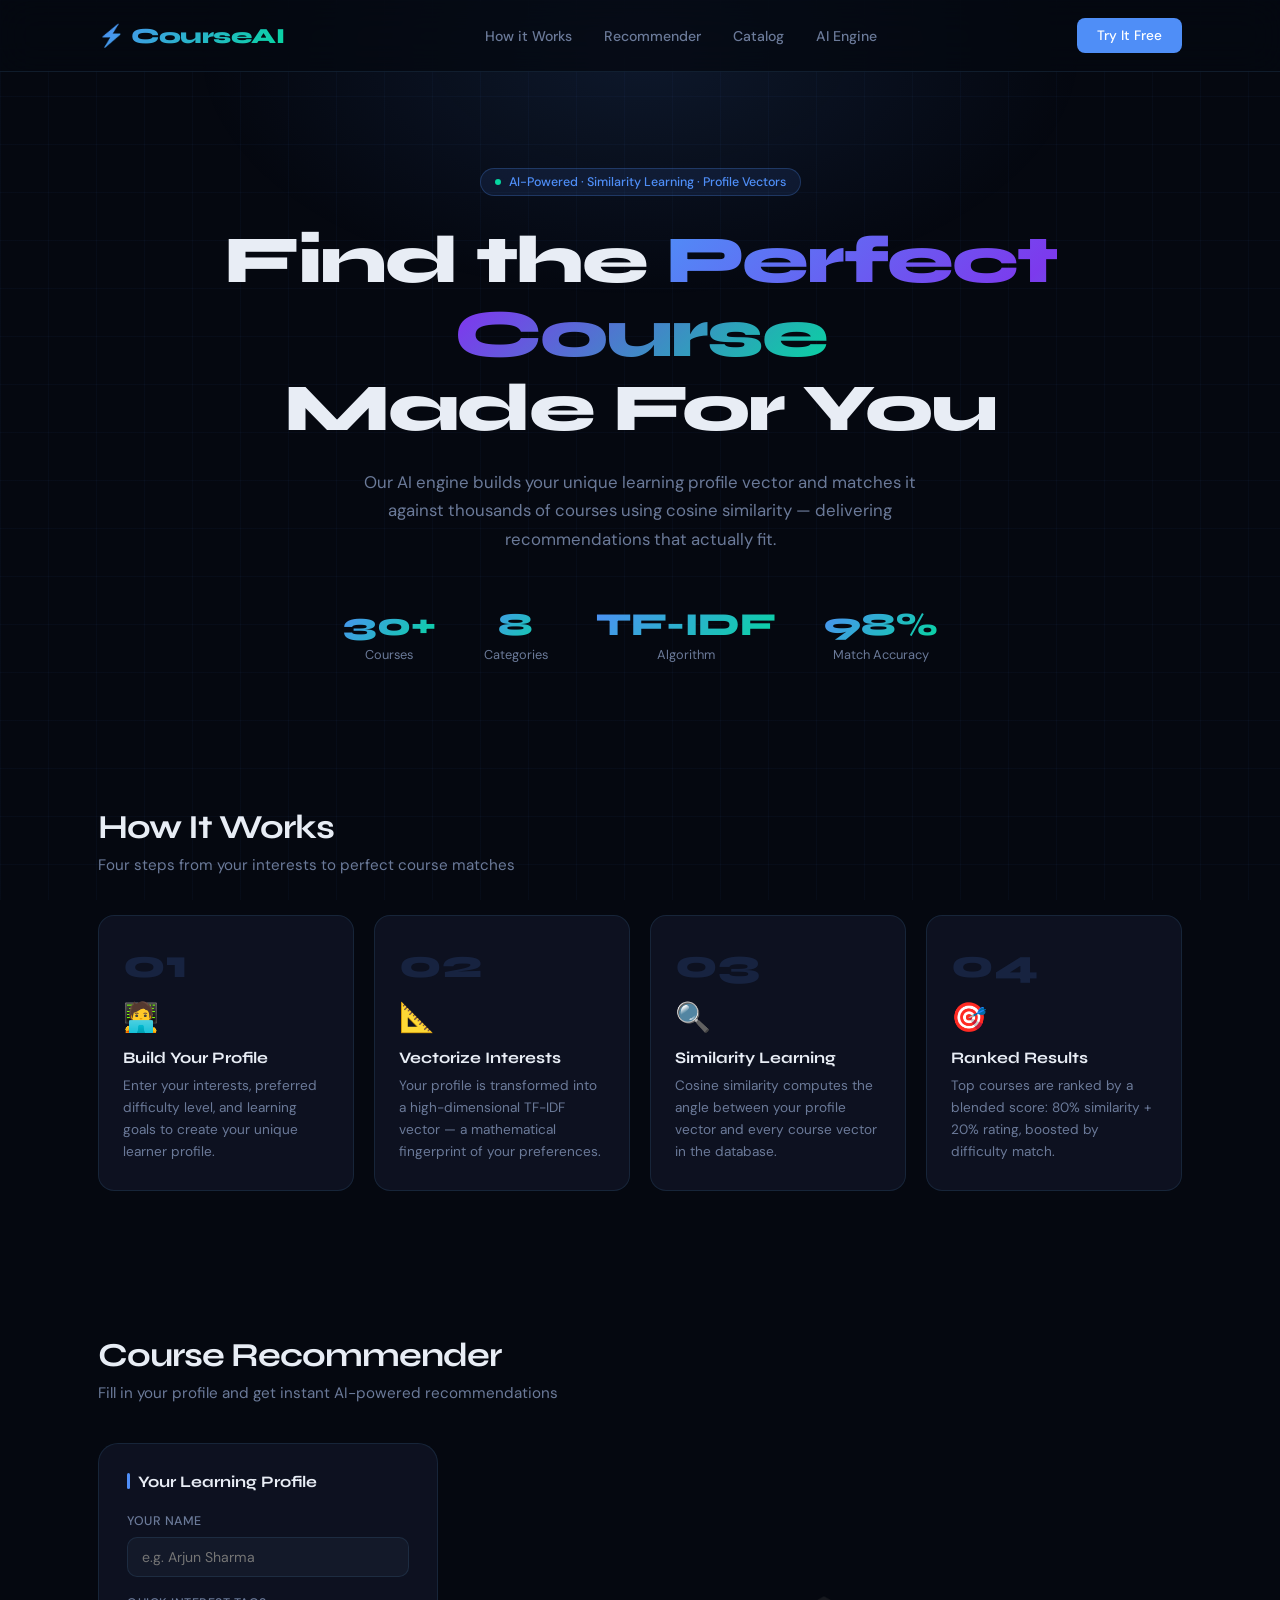
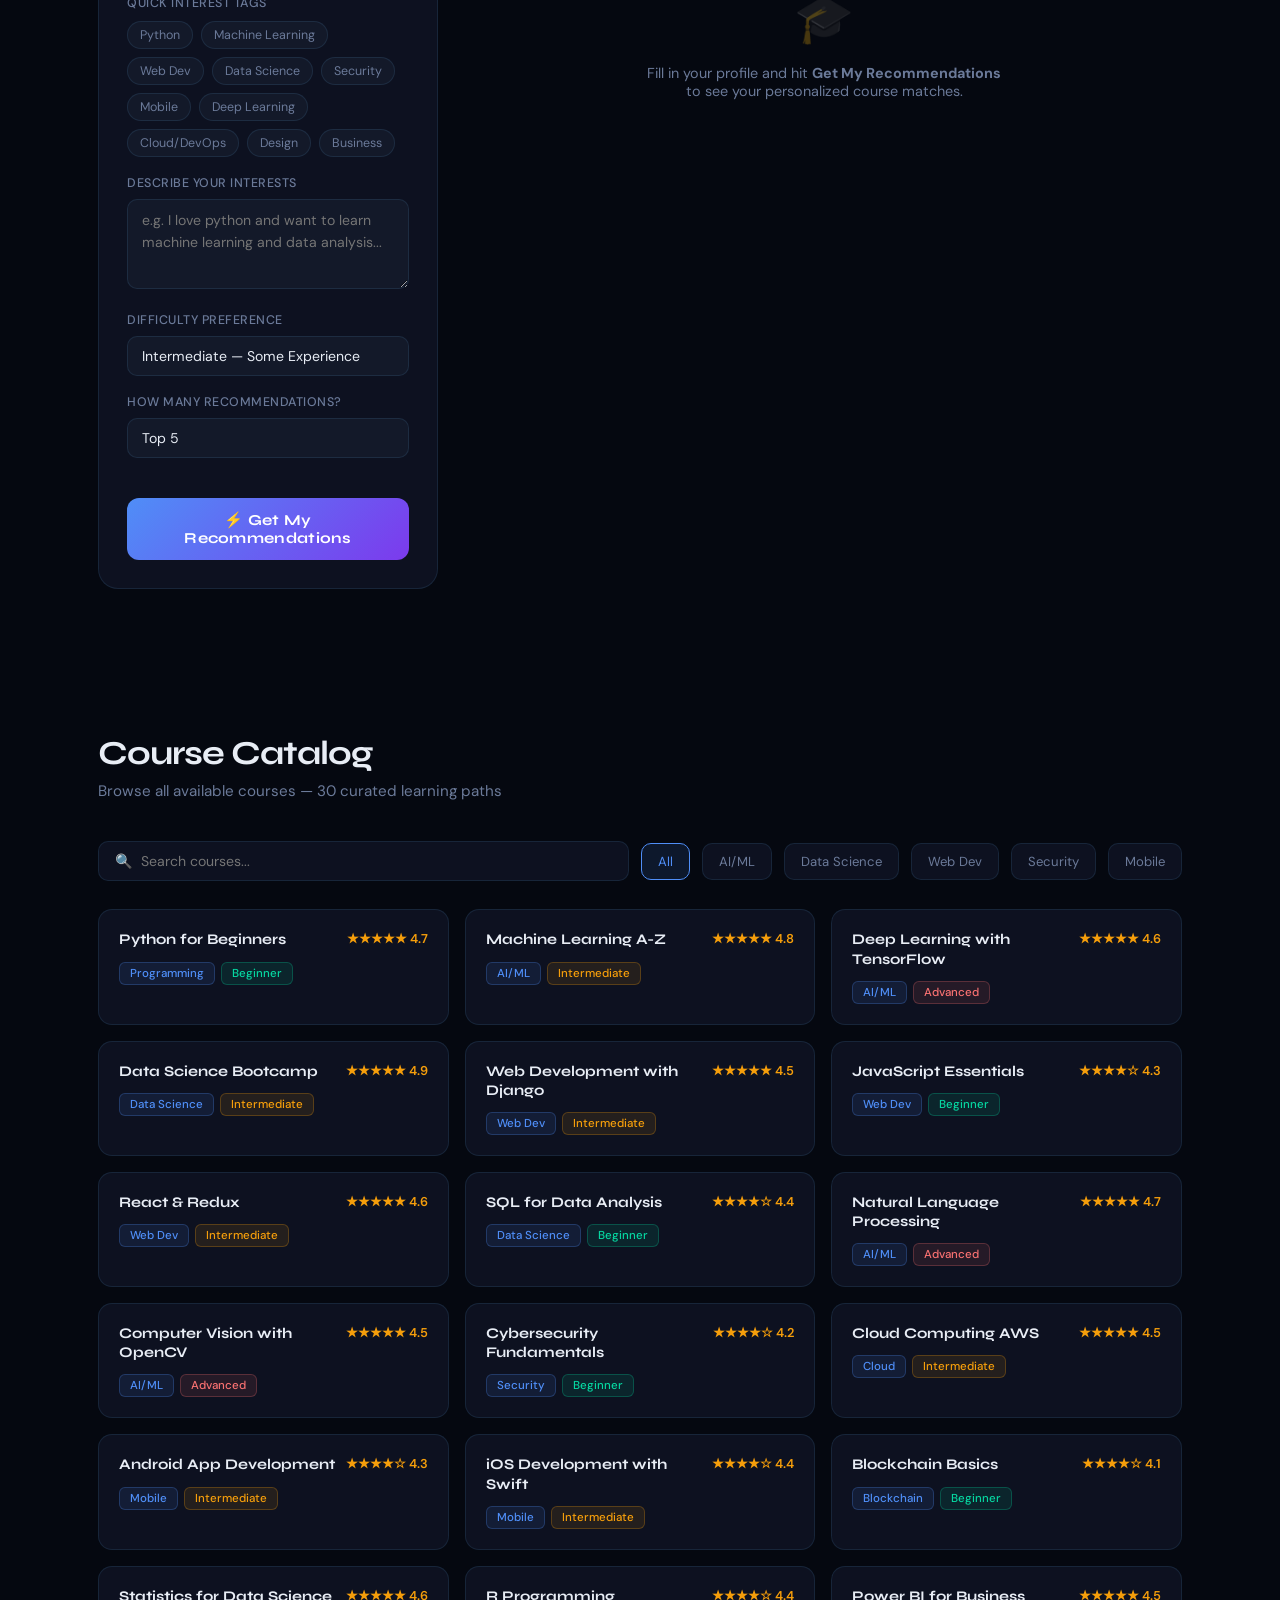
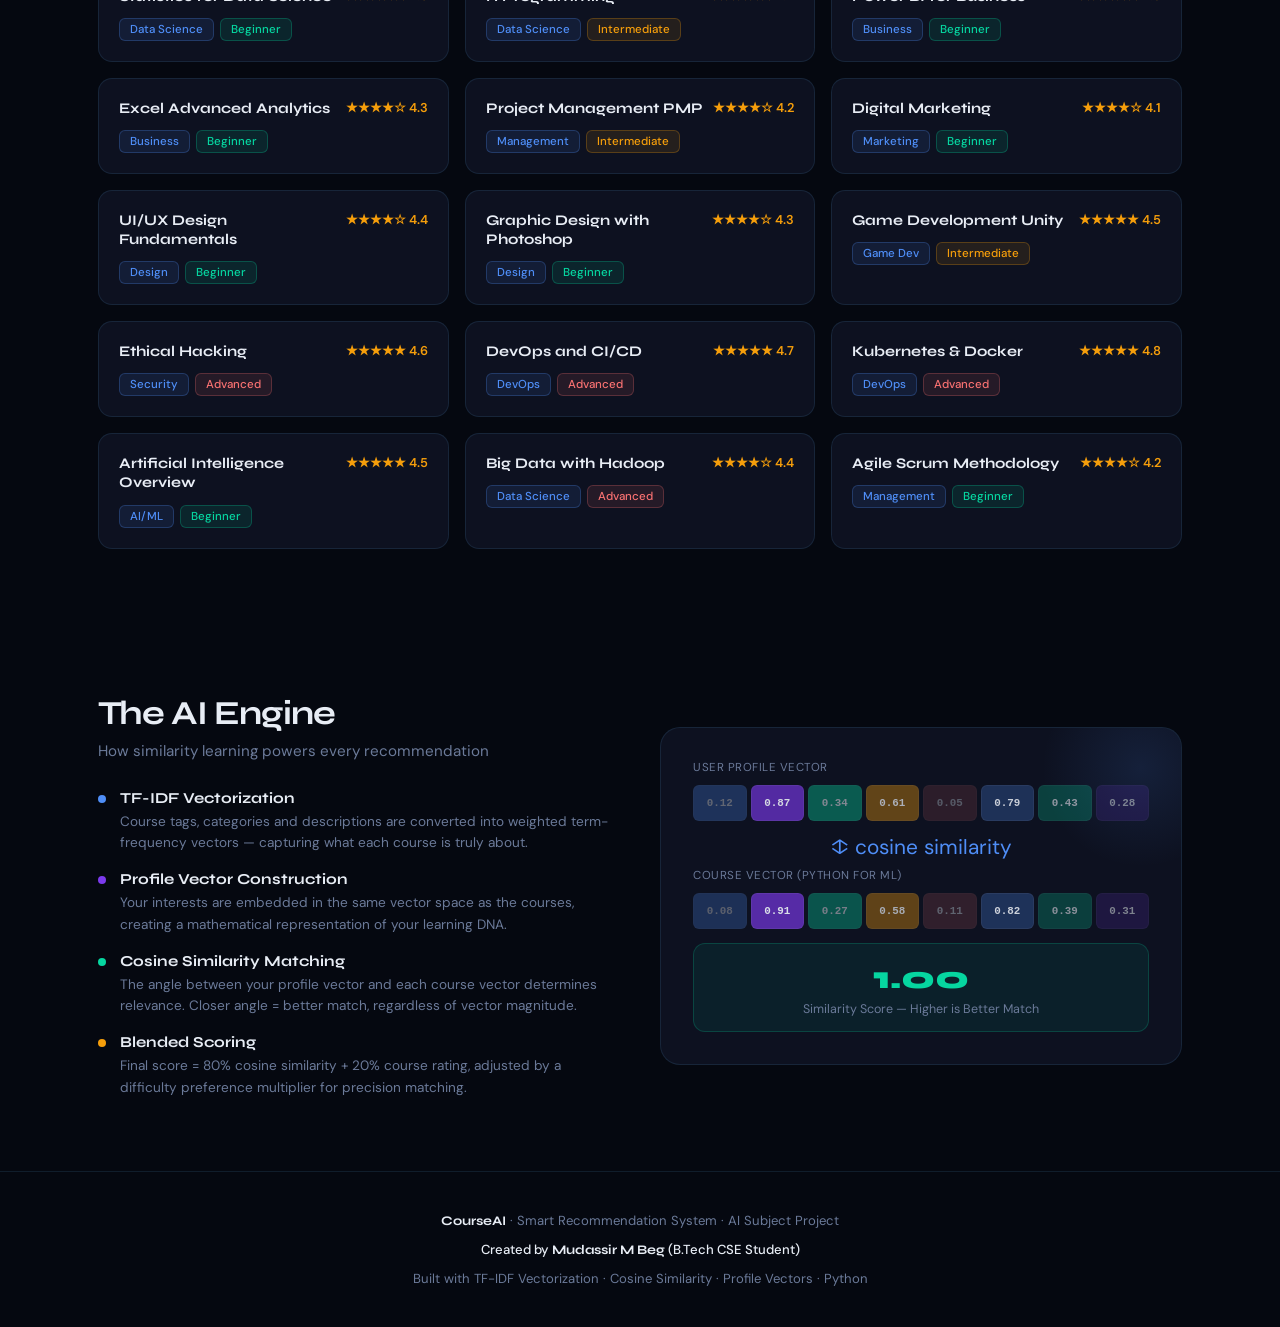
==== index.html @ 8c29ac54 "Rename smart.html to index.html for Netlify" ====
<!DOCTYPE html>
<html lang="en">

<head>
    <meta charset="UTF-8">
    <meta name="viewport" content="width=device-width, initial-scale=1.0">
    <title>CourseAI — Smart Course Recommender</title>
    <link
        href="https://fonts.googleapis.com/css2?family=Syne:wght@400;600;700;800&family=DM+Sans:ital,wght@0,300;0,400;0,500;1,300&display=swap"
        rel="stylesheet">
    <link rel="stylesheet" href="style.css">
</head>

<body>

    <div class="bg-grid"></div>
    <div class="bg-glow"></div>

    <!-- NAV -->
    <nav>
        <div class="wrap nav-inner">
            <div class="logo">⚡ CourseAI</div>
            <div class="nav-links">
                <a onclick="scrollToSection('how')">How it Works</a>
                <a onclick="scrollToSection('recommender')">Recommender</a>
                <a onclick="scrollToSection('catalog')">Catalog</a>
                <a onclick="scrollToSection('about')">AI Engine</a>
            </div>
            <button class="nav-cta" onclick="scrollToSection('recommender')">Try It Free</button>
        </div>
    </nav>

    <!-- HERO -->
    <section class="hero">
        <div class="wrap">
            <div class="hero-badge"><span></span> AI-Powered · Similarity Learning · Profile Vectors</div>
            <h1>Find the <span class="grad">Perfect Course</span><br>Made For You</h1>
            <p class="hero-sub">Our AI engine builds your unique learning profile vector and matches it against
                thousands of courses using cosine similarity — delivering recommendations that actually fit.</p>
            <div class="hero-stats">
                <div class="stat-item">
                    <div class="stat-num">30+</div>
                    <div class="stat-label">Courses</div>
                </div>
                <div class="stat-item">
                    <div class="stat-num">8</div>
                    <div class="stat-label">Categories</div>
                </div>
                <div class="stat-item">
                    <div class="stat-num">TF-IDF</div>
                    <div class="stat-label">Algorithm</div>
                </div>
                <div class="stat-item">
                    <div class="stat-num">98%</div>
                    <div class="stat-label">Match Accuracy</div>
                </div>
            </div>
        </div>
    </section>

    <!-- HOW IT WORKS -->
    <section class="how-section" id="how">
        <div class="wrap reveal">
            <div class="section-title">How It Works</div>
            <div class="section-sub">Four steps from your interests to perfect course matches</div>
            <div class="steps-grid">
                <div class="step-card">
                    <div class="step-num">01</div>
                    <div class="step-icon">🧑‍💻</div>
                    <h3>Build Your Profile</h3>
                    <p>Enter your interests, preferred difficulty level, and learning goals to create your unique
                        learner profile.</p>
                </div>
                <div class="step-card">
                    <div class="step-num">02</div>
                    <div class="step-icon">📐</div>
                    <h3>Vectorize Interests</h3>
                    <p>Your profile is transformed into a high-dimensional TF-IDF vector — a mathematical fingerprint of
                        your preferences.</p>
                </div>
                <div class="step-card">
                    <div class="step-num">03</div>
                    <div class="step-icon">🔍</div>
                    <h3>Similarity Learning</h3>
                    <p>Cosine similarity computes the angle between your profile vector and every course vector in the
                        database.</p>
                </div>
                <div class="step-card">
                    <div class="step-num">04</div>
                    <div class="step-icon">🎯</div>
                    <h3>Ranked Results</h3>
                    <p>Top courses are ranked by a blended score: 80% similarity + 20% rating, boosted by difficulty
                        match.</p>
                </div>
            </div>
        </div>
    </section>

    <!-- RECOMMENDER -->
    <section class="app-section" id="recommender">
        <div class="wrap">
            <div class="reveal">
                <div class="section-title">Course Recommender</div>
                <div class="section-sub">Fill in your profile and get instant AI-powered recommendations</div>
            </div>
            <div class="app-grid">
                <!-- Profile Panel -->
                <div class="profile-panel reveal">
                    <div class="panel-title">Your Learning Profile</div>

                    <div class="form-group">
                        <label class="form-label">Your Name</label>
                        <input type="text" class="form-input" id="userName" placeholder="e.g. Arjun Sharma">
                    </div>

                    <div class="form-group">
                        <label class="form-label">Quick Interest Tags</label>
                        <div class="interest-tags" id="interestTags">
                            <span class="int-tag" data-val="python programming">Python</span>
                            <span class="int-tag" data-val="machine learning AI">Machine Learning</span>
                            <span class="int-tag" data-val="web development javascript">Web Dev</span>
                            <span class="int-tag" data-val="data science statistics">Data Science</span>
                            <span class="int-tag" data-val="cybersecurity hacking">Security</span>
                            <span class="int-tag" data-val="mobile android ios">Mobile</span>
                            <span class="int-tag" data-val="deep learning neural networks">Deep Learning</span>
                            <span class="int-tag" data-val="cloud devops deployment">Cloud/DevOps</span>
                            <span class="int-tag" data-val="design ui ux visual">Design</span>
                            <span class="int-tag" data-val="business management excel">Business</span>
                        </div>
                    </div>

                    <div class="form-group">
                        <label class="form-label">Describe Your Interests</label>
                        <textarea class="form-textarea" id="userInterests"
                            placeholder="e.g. I love python and want to learn machine learning and data analysis..."></textarea>
                    </div>

                    <div class="form-group">
                        <label class="form-label">Difficulty Preference</label>
                        <select class="form-select" id="diffPref">
                            <option value="Beginner">Beginner — Starting Fresh</option>
                            <option value="Intermediate" selected>Intermediate — Some Experience</option>
                            <option value="Advanced">Advanced — Professional Level</option>
                        </select>
                    </div>

                    <div class="form-group">
                        <label class="form-label">How Many Recommendations?</label>
                        <select class="form-select" id="topN">
                            <option value="3">Top 3</option>
                            <option value="5" selected>Top 5</option>
                            <option value="8">Top 8</option>
                        </select>
                    </div>

                    <button class="btn-recommend" id="recBtn" onclick="recommend()">
                        <span class="btn-text">⚡ Get My Recommendations</span>
                        <span class="btn-spinner"><span class="spinner"></span> Analyzing...</span>
                    </button>
                </div>

                <!-- Results Panel -->
                <div class="results-panel" id="resultsPanel">
                    <div class="empty-state" id="emptyState">
                        <div class="empty-icon">🎓</div>
                        <p>Fill in your profile and hit <strong>Get My Recommendations</strong><br>to see your
                            personalized course matches.</p>
                    </div>
                    <div id="resultsContent" style="display:none">
                        <div class="results-header">
                            <div class="panel-title" id="resultsTitle">Your Top Courses</div>
                            <div class="results-count" id="resultsCount"></div>
                        </div>
                        <div id="courseCards"></div>
                    </div>
                </div>
            </div>
        </div>
    </section>

    <!-- CATALOG -->
    <section class="catalog-section" id="catalog">
        <div class="wrap reveal">
            <div class="section-title">Course Catalog</div>
            <div class="section-sub">Browse all available courses — 30 curated learning paths</div>
            <div class="catalog-controls">
                <input class="search-box" type="text" id="searchBox" placeholder="🔍  Search courses..."
                    oninput="filterCatalog()">
                <button class="filter-btn active" data-cat="All" onclick="setCatFilter(this)">All</button>
                <button class="filter-btn" data-cat="AI/ML" onclick="setCatFilter(this)">AI/ML</button>
                <button class="filter-btn" data-cat="Data Science" onclick="setCatFilter(this)">Data Science</button>
                <button class="filter-btn" data-cat="Web Dev" onclick="setCatFilter(this)">Web Dev</button>
                <button class="filter-btn" data-cat="Security" onclick="setCatFilter(this)">Security</button>
                <button class="filter-btn" data-cat="Mobile" onclick="setCatFilter(this)">Mobile</button>
            </div>
            <div class="catalog-grid" id="catalogGrid"></div>
        </div>
    </section>

    <!-- AI ENGINE -->
    <section class="ai-section" id="about">
        <div class="wrap">
            <div class="ai-grid">
                <div class="reveal">
                    <div class="section-title">The AI Engine</div>
                    <div class="section-sub" style="margin-bottom:28px">How similarity learning powers every
                        recommendation</div>
                    <ul class="ai-points">
                        <li class="ai-point">
                            <div class="ai-dot"></div>
                            <div>
                                <strong>TF-IDF Vectorization</strong>
                                <p>Course tags, categories and descriptions are converted into weighted term-frequency
                                    vectors — capturing what each course is truly about.</p>
                            </div>
                        </li>
                        <li class="ai-point">
                            <div class="ai-dot" style="background:var(--accent2)"></div>
                            <div>
                                <strong>Profile Vector Construction</strong>
                                <p>Your interests are embedded in the same vector space as the courses, creating a
                                    mathematical representation of your learning DNA.</p>
                            </div>
                        </li>
                        <li class="ai-point">
                            <div class="ai-dot" style="background:var(--accent3)"></div>
                            <div>
                                <strong>Cosine Similarity Matching</strong>
                                <p>The angle between your profile vector and each course vector determines relevance.
                                    Closer angle = better match, regardless of vector magnitude.</p>
                            </div>
                        </li>
                        <li class="ai-point">
                            <div class="ai-dot" style="background:var(--gold)"></div>
                            <div>
                                <strong>Blended Scoring</strong>
                                <p>Final score = 80% cosine similarity + 20% course rating, adjusted by a difficulty
                                    preference multiplier for precision matching.</p>
                            </div>
                        </li>
                    </ul>
                </div>
                <div class="reveal">
                    <div class="ai-visual">
                        <div class="vector-demo">
                            <div class="vec-label">User Profile Vector</div>
                            <div class="vec-row" id="userVec"></div>
                            <div class="vec-arrow">↕ cosine similarity</div>
                            <div class="vec-label">Course Vector (Python for ML)</div>
                            <div class="vec-row" id="courseVec"></div>
                            <div class="sim-score-display">
                                <div class="sim-val" id="simVal">0.87</div>
                                <div class="sim-desc">Similarity Score — Higher is Better Match</div>
                            </div>
                        </div>
                    </div>
                </div>
            </div>
        </div>
    </section>

    <!-- FOOTER -->
    <footer>
        <div class="wrap">
            <strong>CourseAI</strong> · Smart Recommendation System · AI Subject Project<br>
            <span style="display:block;margin: 12px 0; color:var(--text); font-weight:500">
                Created by <strong>Mudassir M Beg</strong> (B.Tech CSE Student)
            </span>
            <span style="margin-top:8px;display:block">Built with TF-IDF Vectorization · Cosine Similarity · Profile
                Vectors · Python</span>
        </div>
    </footer>

    <script src="script.js"></script>
</body>

</html>
---- style.css ----
:root {
    --bg: #050810;
    --surface: #0d1120;
    --surface2: #131929;
    --border: rgba(99, 179, 237, 0.12);
    --accent: #4f8ef7;
    --accent2: #7c3aed;
    --accent3: #06d6a0;
    --gold: #f59e0b;
    --text: #e8edf5;
    --muted: #6b7a99;
    --danger: #f87171;
}

* {
    margin: 0;
    padding: 0;
    box-sizing: border-box;
}

body {
    font-family: 'DM Sans', sans-serif;
    background: var(--bg);
    color: var(--text);
    min-height: 100vh;
    overflow-x: hidden;
}

/* ── BACKGROUND ── */
.bg-grid {
    position: fixed;
    inset: 0;
    z-index: 0;
    background-image:
        linear-gradient(rgba(79, 142, 247, 0.04) 1px, transparent 1px),
        linear-gradient(90deg, rgba(79, 142, 247, 0.04) 1px, transparent 1px);
    background-size: 48px 48px;
    pointer-events: none;
}

.bg-glow {
    position: fixed;
    top: -200px;
    left: 50%;
    transform: translateX(-50%);
    width: 900px;
    height: 500px;
    background: radial-gradient(ellipse, rgba(79, 142, 247, 0.12) 0%, transparent 70%);
    pointer-events: none;
    z-index: 0;
}

/* ── LAYOUT ── */
.wrap {
    position: relative;
    z-index: 1;
    max-width: 1140px;
    margin: 0 auto;
    padding: 0 28px;
}

/* ── NAV ── */
nav {
    position: sticky;
    top: 0;
    z-index: 100;
    backdrop-filter: blur(18px);
    background: rgba(5, 8, 16, 0.75);
    border-bottom: 1px solid var(--border);
    padding: 18px 0;
}

.nav-inner {
    display: flex;
    align-items: center;
    justify-content: space-between;
}

.logo {
    font-family: 'Syne', sans-serif;
    font-weight: 800;
    font-size: 1.35rem;
    background: linear-gradient(135deg, var(--accent), var(--accent3));
    -webkit-background-clip: text;
    -webkit-text-fill-color: transparent;
    letter-spacing: -0.5px;
}

.nav-links {
    display: flex;
    gap: 32px;
}

.nav-links a {
    color: var(--muted);
    text-decoration: none;
    font-size: 0.88rem;
    font-weight: 500;
    transition: color 0.2s;
    cursor: pointer;
}

.nav-links a:hover {
    color: var(--text);
}

.nav-cta {
    background: var(--accent);
    color: #fff;
    border: none;
    padding: 9px 20px;
    border-radius: 8px;
    font-size: 0.85rem;
    font-family: 'DM Sans', sans-serif;
    font-weight: 500;
    cursor: pointer;
    transition: opacity 0.2s;
}

.nav-cta:hover {
    opacity: 0.85;
}

/* ── HERO ── */
.hero {
    padding: 96px 0 72px;
    text-align: center;
}

.hero-badge {
    display: inline-flex;
    align-items: center;
    gap: 8px;
    background: rgba(79, 142, 247, 0.1);
    border: 1px solid rgba(79, 142, 247, 0.25);
    color: var(--accent);
    font-size: 0.78rem;
    font-weight: 500;
    padding: 5px 14px;
    border-radius: 999px;
    margin-bottom: 28px;
    animation: fadeUp 0.6s ease both;
}

.hero-badge span {
    width: 6px;
    height: 6px;
    background: var(--accent3);
    border-radius: 50%;
    display: inline-block;
    animation: pulse 2s infinite;
}

@keyframes pulse {

    0%,
    100% {
        opacity: 1;
    }

    50% {
        opacity: 0.3;
    }
}

.hero h1 {
    font-family: 'Syne', sans-serif;
    font-weight: 800;
    font-size: clamp(2.6rem, 6vw, 4.2rem);
    line-height: 1.1;
    letter-spacing: -2px;
    animation: fadeUp 0.7s ease 0.1s both;
}

.hero h1 .grad {
    background: linear-gradient(135deg, var(--accent) 0%, var(--accent2) 50%, var(--accent3) 100%);
    -webkit-background-clip: text;
    -webkit-text-fill-color: transparent;
}

.hero-sub {
    margin: 22px auto 0;
    max-width: 560px;
    font-size: 1.05rem;
    color: var(--muted);
    line-height: 1.7;
    animation: fadeUp 0.7s ease 0.2s both;
}

.hero-stats {
    display: flex;
    justify-content: center;
    gap: 48px;
    margin-top: 52px;
    animation: fadeUp 0.7s ease 0.3s both;
}

.stat-item {
    text-align: center;
}

.stat-num {
    font-family: 'Syne', sans-serif;
    font-weight: 800;
    font-size: 2rem;
    background: linear-gradient(135deg, var(--accent), var(--accent3));
    -webkit-background-clip: text;
    -webkit-text-fill-color: transparent;
}

.stat-label {
    color: var(--muted);
    font-size: 0.8rem;
    margin-top: 2px;
}

/* ── SECTION TITLES ── */
.section-title {
    font-family: 'Syne', sans-serif;
    font-weight: 700;
    font-size: clamp(1.6rem, 3vw, 2.1rem);
    letter-spacing: -1px;
    margin-bottom: 8px;
}

.section-sub {
    color: var(--muted);
    font-size: 0.95rem;
    margin-bottom: 40px;
}

/* ── HOW IT WORKS ── */
.how-section {
    padding: 72px 0;
}

.steps-grid {
    display: grid;
    grid-template-columns: repeat(auto-fit, minmax(220px, 1fr));
    gap: 20px;
}

.step-card {
    background: var(--surface);
    border: 1px solid var(--border);
    border-radius: 16px;
    padding: 28px 24px;
    transition: border-color 0.3s, transform 0.3s;
    position: relative;
    overflow: hidden;
}

.step-card::before {
    content: '';
    position: absolute;
    inset: 0;
    background: linear-gradient(135deg, rgba(79, 142, 247, 0.04), transparent);
    opacity: 0;
    transition: opacity 0.3s;
}

.step-card:hover {
    border-color: rgba(79, 142, 247, 0.4);
    transform: translateY(-4px);
}

.step-card:hover::before {
    opacity: 1;
}

.step-num {
    font-family: 'Syne', sans-serif;
    font-weight: 800;
    font-size: 2.5rem;
    color: rgba(79, 142, 247, 0.15);
    line-height: 1;
    margin-bottom: 14px;
}

.step-icon {
    font-size: 1.8rem;
    margin-bottom: 12px;
}

.step-card h3 {
    font-family: 'Syne', sans-serif;
    font-weight: 700;
    font-size: 1rem;
    margin-bottom: 8px;
}

.step-card p {
    color: var(--muted);
    font-size: 0.85rem;
    line-height: 1.6;
}

/* ── RECOMMENDER APP ── */
.app-section {
    padding: 72px 0;
}

.app-grid {
    display: grid;
    grid-template-columns: 340px 1fr;
    gap: 28px;
}

@media(max-width:820px) {
    .app-grid {
        grid-template-columns: 1fr;
    }
}

/* Profile Panel */
.profile-panel {
    background: var(--surface);
    border: 1px solid var(--border);
    border-radius: 20px;
    padding: 28px;
    height: fit-content;
    position: sticky;
    top: 90px;
}

.panel-title {
    font-family: 'Syne', sans-serif;
    font-weight: 700;
    font-size: 1rem;
    margin-bottom: 22px;
    display: flex;
    align-items: center;
    gap: 8px;
}

.panel-title::before {
    content: '';
    width: 3px;
    height: 16px;
    background: var(--accent);
    border-radius: 2px;
    display: inline-block;
}

.form-group {
    margin-bottom: 18px;
}

.form-label {
    font-size: 0.78rem;
    font-weight: 500;
    color: var(--muted);
    letter-spacing: 0.5px;
    text-transform: uppercase;
    margin-bottom: 8px;
    display: block;
}

.form-input,
.form-select,
.form-textarea {
    width: 100%;
    background: var(--surface2);
    border: 1px solid var(--border);
    color: var(--text);
    border-radius: 10px;
    padding: 10px 14px;
    font-family: 'DM Sans', sans-serif;
    font-size: 0.88rem;
    transition: border-color 0.2s;
    outline: none;
}

.form-input:focus,
.form-select:focus,
.form-textarea:focus {
    border-color: var(--accent);
}

.form-select {
    appearance: none;
    cursor: pointer;
}

.form-textarea {
    resize: vertical;
    min-height: 90px;
    line-height: 1.5;
}

.interest-tags {
    display: flex;
    flex-wrap: wrap;
    gap: 8px;
    margin-top: 10px;
}

.int-tag {
    padding: 5px 12px;
    border-radius: 999px;
    font-size: 0.78rem;
    cursor: pointer;
    border: 1px solid var(--border);
    background: var(--surface2);
    color: var(--muted);
    transition: all 0.2s;
    user-select: none;
}

.int-tag.active {
    background: rgba(79, 142, 247, 0.15);
    border-color: var(--accent);
    color: var(--accent);
}

.btn-recommend {
    width: 100%;
    margin-top: 22px;
    background: linear-gradient(135deg, var(--accent), var(--accent2));
    color: #fff;
    border: none;
    border-radius: 12px;
    padding: 13px;
    font-family: 'Syne', sans-serif;
    font-weight: 700;
    font-size: 0.95rem;
    cursor: pointer;
    letter-spacing: 0.3px;
    transition: opacity 0.2s, transform 0.2s;
    position: relative;
    overflow: hidden;
}

.btn-recommend:hover {
    opacity: 0.9;
    transform: translateY(-1px);
}

.btn-recommend:active {
    transform: translateY(0);
}

.btn-recommend.loading {
    pointer-events: none;
}

.btn-spinner {
    display: none;
}

.btn-recommend.loading .btn-spinner {
    display: inline-block;
}

.btn-recommend.loading .btn-text {
    display: none;
}

/* Results Panel */
.results-panel {
    min-height: 400px;
}

.results-header {
    display: flex;
    align-items: center;
    justify-content: space-between;
    margin-bottom: 20px;
}

.results-count {
    background: rgba(6, 214, 160, 0.1);
    border: 1px solid rgba(6, 214, 160, 0.2);
    color: var(--accent3);
    font-size: 0.78rem;
    font-weight: 500;
    padding: 4px 12px;
    border-radius: 999px;
}

.empty-state {
    display: flex;
    flex-direction: column;
    align-items: center;
    justify-content: center;
    min-height: 400px;
    text-align: center;
    gap: 14px;
}

.empty-icon {
    font-size: 3rem;
    opacity: 0.3;
}

.empty-state p {
    color: var(--muted);
    font-size: 0.9rem;
}

.course-card {
    background: var(--surface);
    border: 1px solid var(--border);
    border-radius: 16px;
    padding: 22px 24px;
    margin-bottom: 14px;
    display: grid;
    grid-template-columns: auto 1fr auto;
    gap: 16px;
    align-items: start;
    animation: fadeUp 0.4s ease both;
    transition: border-color 0.3s, transform 0.3s;
    cursor: pointer;
}

.course-card:hover {
    border-color: rgba(79, 142, 247, 0.35);
    transform: translateX(4px);
}

.course-rank {
    font-family: 'Syne', sans-serif;
    font-weight: 800;
    font-size: 1.5rem;
    color: rgba(79, 142, 247, 0.2);
    line-height: 1;
    min-width: 28px;
}

.course-card.rank-1 .course-rank {
    color: var(--gold);
}

.course-card.rank-2 .course-rank {
    color: #9ca3af;
}

.course-card.rank-3 .course-rank {
    color: #b45309;
}

.course-info h3 {
    font-family: 'Syne', sans-serif;
    font-weight: 700;
    font-size: 1rem;
    margin-bottom: 8px;
}

.course-meta {
    display: flex;
    flex-wrap: wrap;
    gap: 8px;
}

.tag {
    font-size: 0.72rem;
    font-weight: 500;
    padding: 3px 10px;
    border-radius: 6px;
    border: 1px solid;
}

.tag-category {
    background: rgba(79, 142, 247, 0.1);
    border-color: rgba(79, 142, 247, 0.25);
    color: var(--accent);
}

.tag-beginner {
    background: rgba(6, 214, 160, 0.1);
    border-color: rgba(6, 214, 160, 0.25);
    color: var(--accent3);
}

.tag-intermediate {
    background: rgba(245, 158, 11, 0.1);
    border-color: rgba(245, 158, 11, 0.25);
    color: var(--gold);
}

.tag-advanced {
    background: rgba(248, 113, 113, 0.1);
    border-color: rgba(248, 113, 113, 0.25);
    color: var(--danger);
}

.course-score-wrap {
    text-align: right;
}

.match-score {
    font-family: 'Syne', sans-serif;
    font-weight: 800;
    font-size: 1.3rem;
    color: var(--accent3);
}

.match-label {
    font-size: 0.68rem;
    color: var(--muted);
}

.star-row {
    color: var(--gold);
    font-size: 0.78rem;
    margin-top: 4px;
}

.score-bar-wrap {
    margin-top: 10px;
}

.score-bar {
    height: 3px;
    background: rgba(79, 142, 247, 0.12);
    border-radius: 999px;
    overflow: hidden;
}

.score-fill {
    height: 100%;
    border-radius: 999px;
    background: linear-gradient(90deg, var(--accent), var(--accent3));
    transition: width 0.8s cubic-bezier(0.16, 1, 0.3, 1);
}

/* ── COURSES CATALOG ── */
.catalog-section {
    padding: 72px 0;
}

.catalog-controls {
    display: flex;
    gap: 12px;
    flex-wrap: wrap;
    margin-bottom: 28px;
    align-items: center;
}

.search-box {
    flex: 1;
    min-width: 220px;
    background: var(--surface);
    border: 1px solid var(--border);
    border-radius: 10px;
    padding: 10px 16px;
    color: var(--text);
    font-family: 'DM Sans', sans-serif;
    font-size: 0.88rem;
    outline: none;
    transition: border-color 0.2s;
}

.search-box:focus {
    border-color: var(--accent);
}

.filter-btn {
    padding: 9px 16px;
    border-radius: 10px;
    background: var(--surface);
    border: 1px solid var(--border);
    color: var(--muted);
    font-family: 'DM Sans', sans-serif;
    font-size: 0.82rem;
    cursor: pointer;
    transition: all 0.2s;
    white-space: nowrap;
}

.filter-btn.active {
    background: rgba(79, 142, 247, 0.12);
    border-color: var(--accent);
    color: var(--accent);
}

.catalog-grid {
    display: grid;
    grid-template-columns: repeat(auto-fill, minmax(280px, 1fr));
    gap: 16px;
}

.cat-card {
    background: var(--surface);
    border: 1px solid var(--border);
    border-radius: 14px;
    padding: 20px;
    transition: border-color 0.3s, transform 0.3s;
}

.cat-card:hover {
    border-color: rgba(79, 142, 247, 0.35);
    transform: translateY(-3px);
}

.cat-card-top {
    display: flex;
    justify-content: space-between;
    align-items: flex-start;
    margin-bottom: 12px;
}

.cat-card h4 {
    font-family: 'Syne', sans-serif;
    font-weight: 700;
    font-size: 0.92rem;
    line-height: 1.3;
    flex: 1;
    padding-right: 10px;
}

.cat-rating {
    display: flex;
    align-items: center;
    gap: 4px;
    color: var(--gold);
    font-size: 0.8rem;
    font-weight: 600;
    white-space: nowrap;
}

.cat-card-meta {
    display: flex;
    gap: 6px;
    flex-wrap: wrap;
}

/* ── ABOUT AI ── */
.ai-section {
    padding: 72px 0;
}

.ai-grid {
    display: grid;
    grid-template-columns: 1fr 1fr;
    gap: 40px;
    align-items: center;
}

@media(max-width:720px) {
    .ai-grid {
        grid-template-columns: 1fr;
    }
}

.ai-visual {
    background: var(--surface);
    border: 1px solid var(--border);
    border-radius: 20px;
    padding: 32px;
    position: relative;
    overflow: hidden;
}

.ai-visual::before {
    content: '';
    position: absolute;
    top: -60px;
    right: -60px;
    width: 200px;
    height: 200px;
    background: radial-gradient(circle, rgba(79, 142, 247, 0.12), transparent 70%);
}

.vector-demo {
    position: relative;
}

.vec-label {
    font-size: 0.72rem;
    color: var(--muted);
    margin-bottom: 10px;
    letter-spacing: 0.5px;
    text-transform: uppercase;
}

.vec-row {
    display: flex;
    gap: 4px;
    margin-bottom: 12px;
}

.vec-cell {
    flex: 1;
    height: 36px;
    border-radius: 6px;
    display: flex;
    align-items: center;
    justify-content: center;
    font-size: 0.68rem;
    font-family: monospace;
    font-weight: 700;
    border: 1px solid rgba(255, 255, 255, 0.06);
    transition: background 0.5s;
}

.vec-arrow {
    text-align: center;
    color: var(--accent);
    font-size: 1.3rem;
    margin: 8px 0;
}

.sim-score-display {
    background: rgba(6, 214, 160, 0.08);
    border: 1px solid rgba(6, 214, 160, 0.2);
    border-radius: 12px;
    padding: 14px;
    text-align: center;
    margin-top: 14px;
}

.sim-val {
    font-family: 'Syne', sans-serif;
    font-weight: 800;
    font-size: 2rem;
    color: var(--accent3);
}

.sim-desc {
    font-size: 0.78rem;
    color: var(--muted);
    margin-top: 4px;
}

.ai-points {
    list-style: none;
    display: flex;
    flex-direction: column;
    gap: 16px;
}

.ai-point {
    display: flex;
    gap: 14px;
    align-items: flex-start;
}

.ai-dot {
    width: 8px;
    height: 8px;
    border-radius: 50%;
    background: var(--accent);
    margin-top: 6px;
    flex-shrink: 0;
}

.ai-point strong {
    font-family: 'Syne', sans-serif;
    display: block;
    margin-bottom: 4px;
    font-size: 0.95rem;
}

.ai-point p {
    color: var(--muted);
    font-size: 0.85rem;
    line-height: 1.6;
}

/* ── FOOTER ── */
footer {
    border-top: 1px solid var(--border);
    padding: 40px 0;
    text-align: center;
    color: var(--muted);
    font-size: 0.82rem;
}

footer strong {
    color: var(--text);
    font-family: 'Syne', sans-serif;
}

/* ── ANIMATIONS ── */
@keyframes fadeUp {
    from {
        opacity: 0;
        transform: translateY(20px);
    }

    to {
        opacity: 1;
        transform: translateY(0);
    }
}

.animate-in {
    animation: fadeUp 0.5s ease both;
}

.spinner {
    width: 16px;
    height: 16px;
    border: 2px solid rgba(255, 255, 255, 0.3);
    border-top-color: #fff;
    border-radius: 50%;
    animation: spin 0.7s linear infinite;
    display: inline-block;
    vertical-align: middle;
}

@keyframes spin {
    to {
        transform: rotate(360deg);
    }
}

/* ── RESPONSIVE ── */
@media(max-width:600px) {
    .hero-stats {
        gap: 28px;
    }

    .stat-num {
        font-size: 1.5rem;
    }

    .nav-links {
        display: none;
    }
}

/* ── SCROLL-BASED REVEAL ── */
.reveal {
    opacity: 0;
    transform: translateY(24px);
    transition: opacity 0.6s ease, transform 0.6s ease;
}

.reveal.visible {
    opacity: 1;
    transform: none;
}
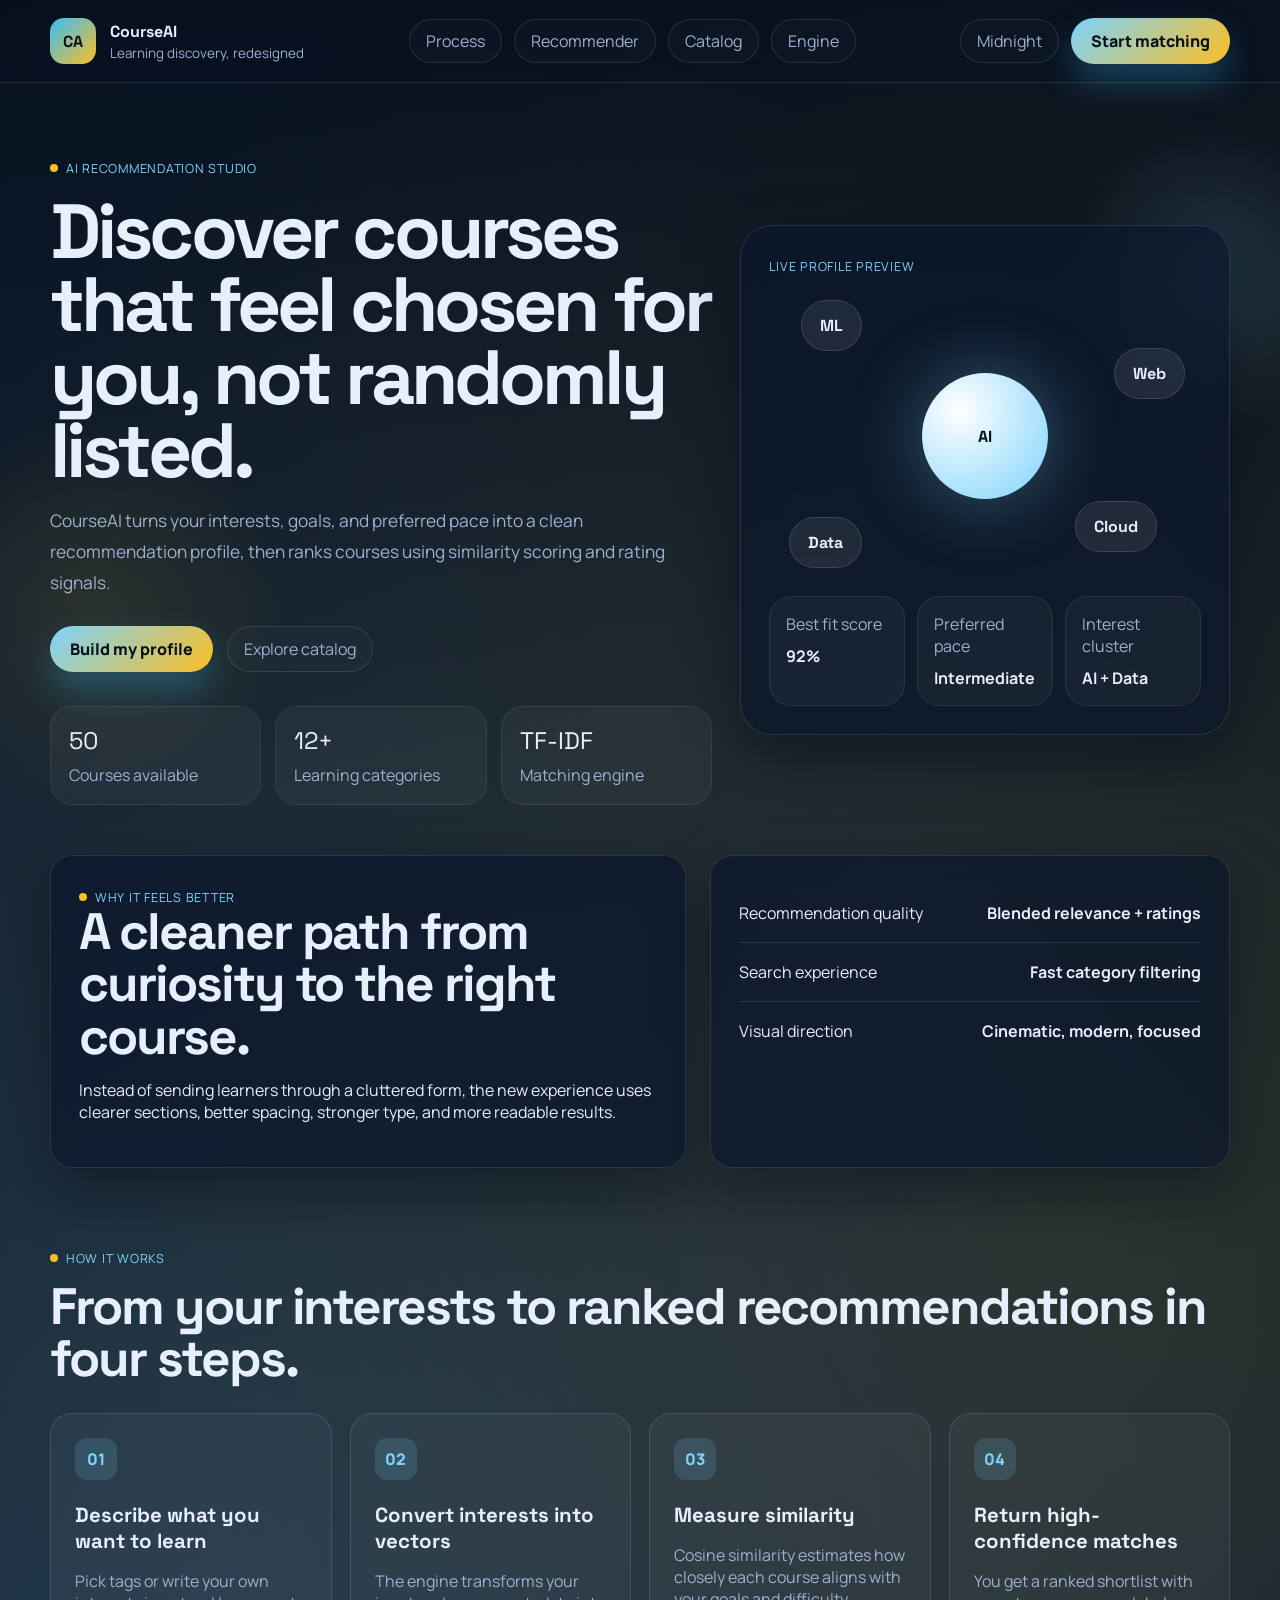
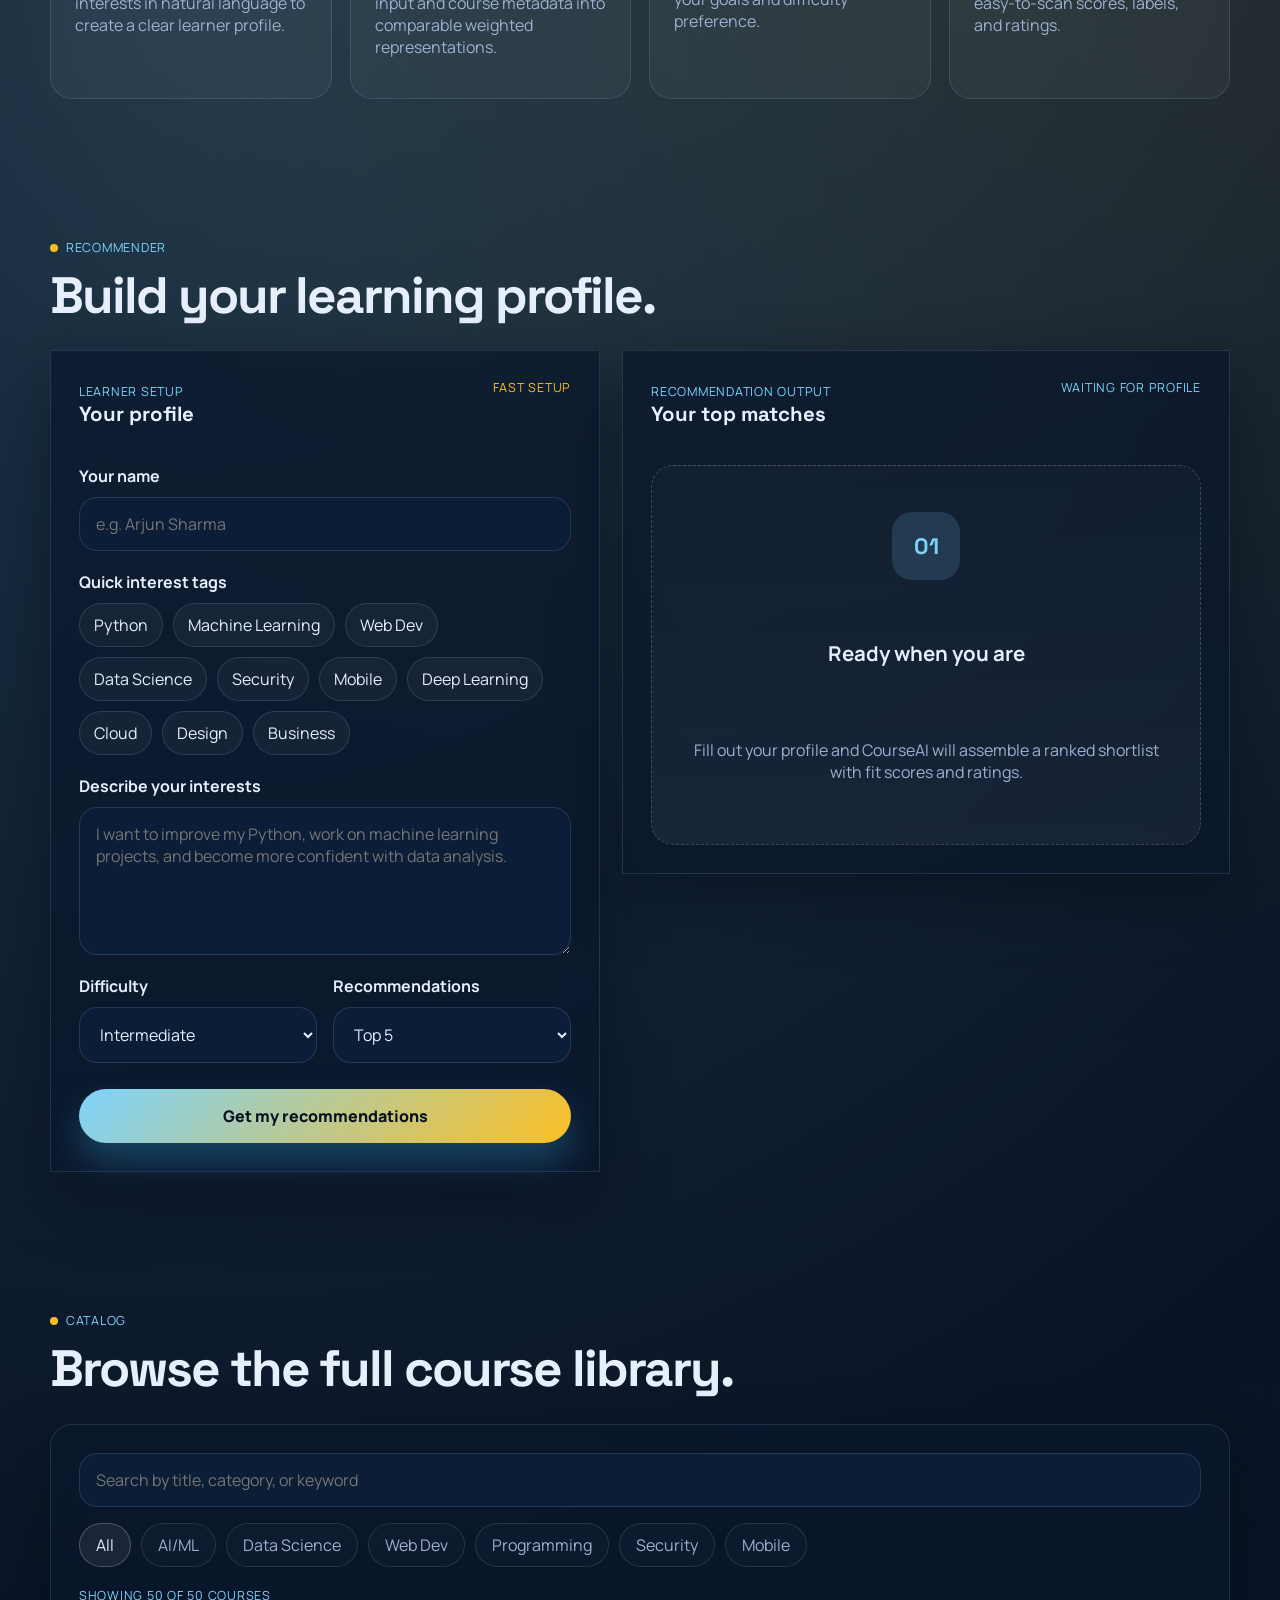
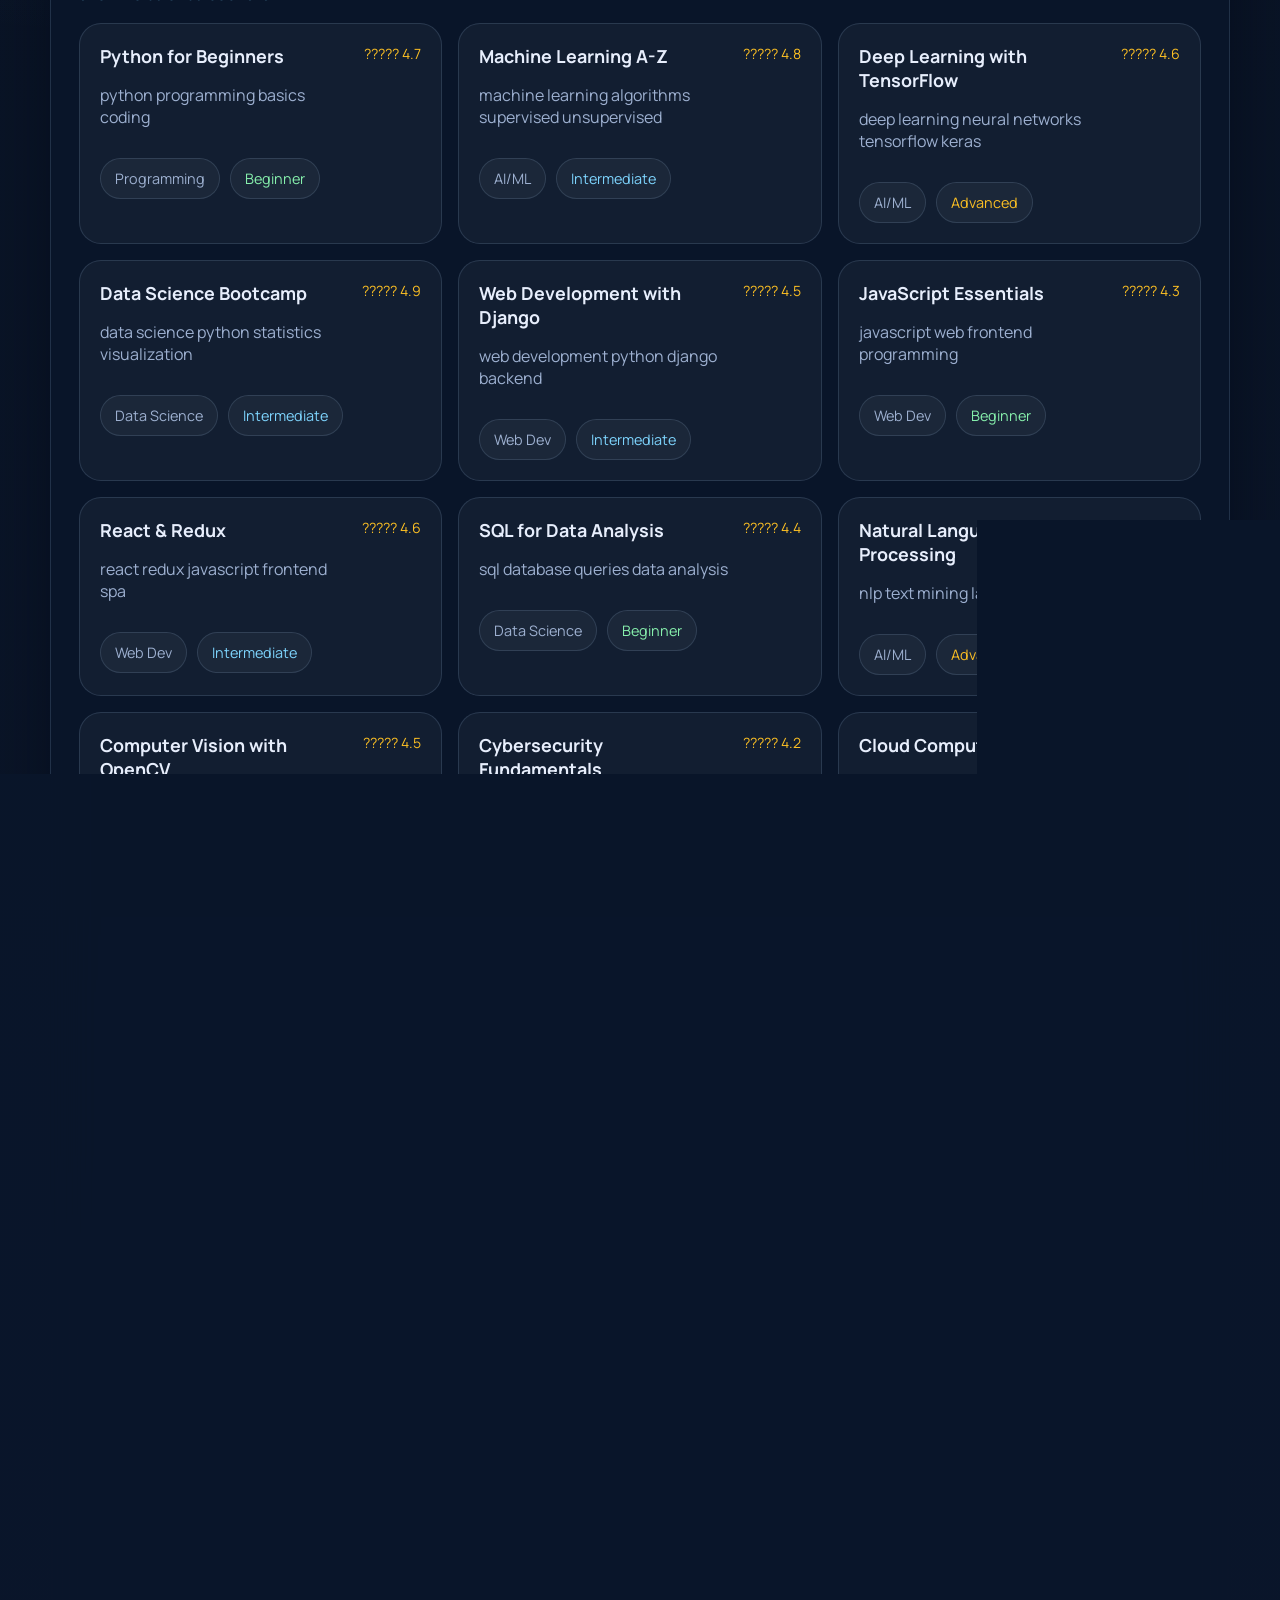
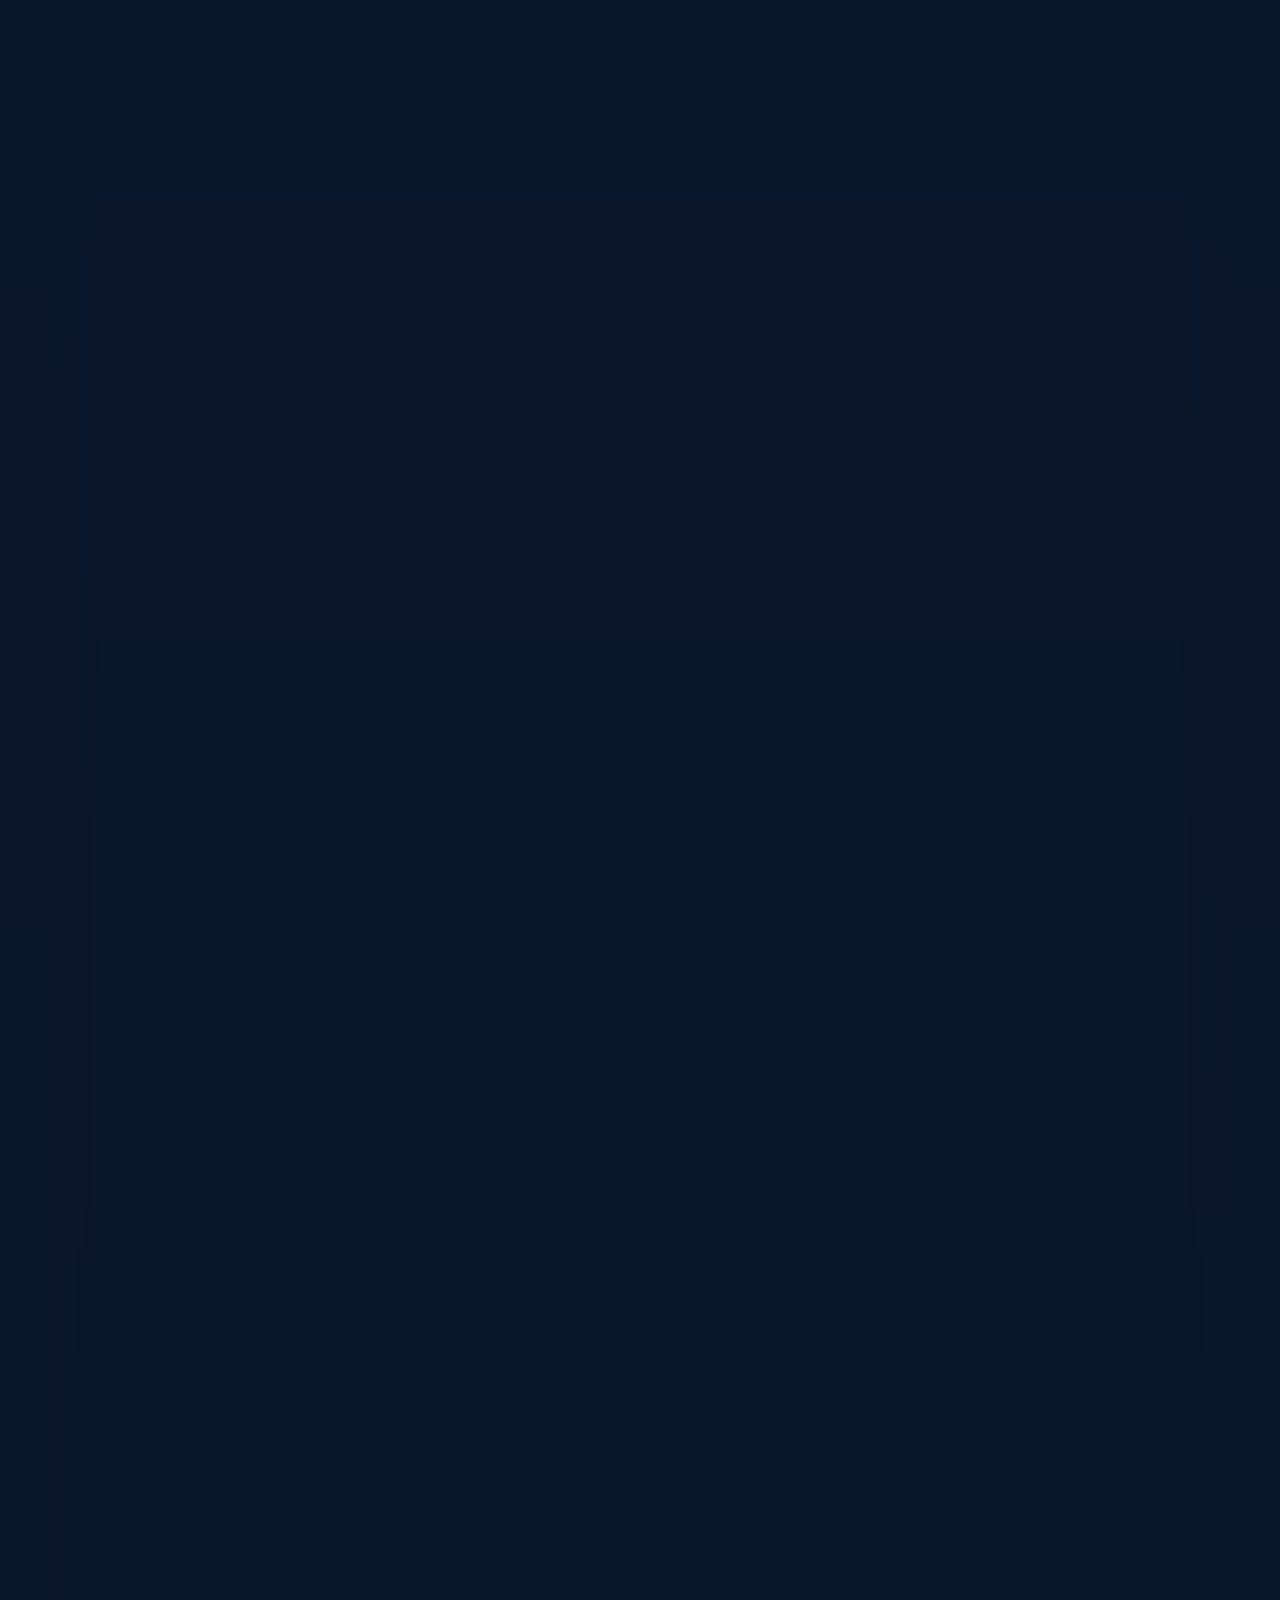
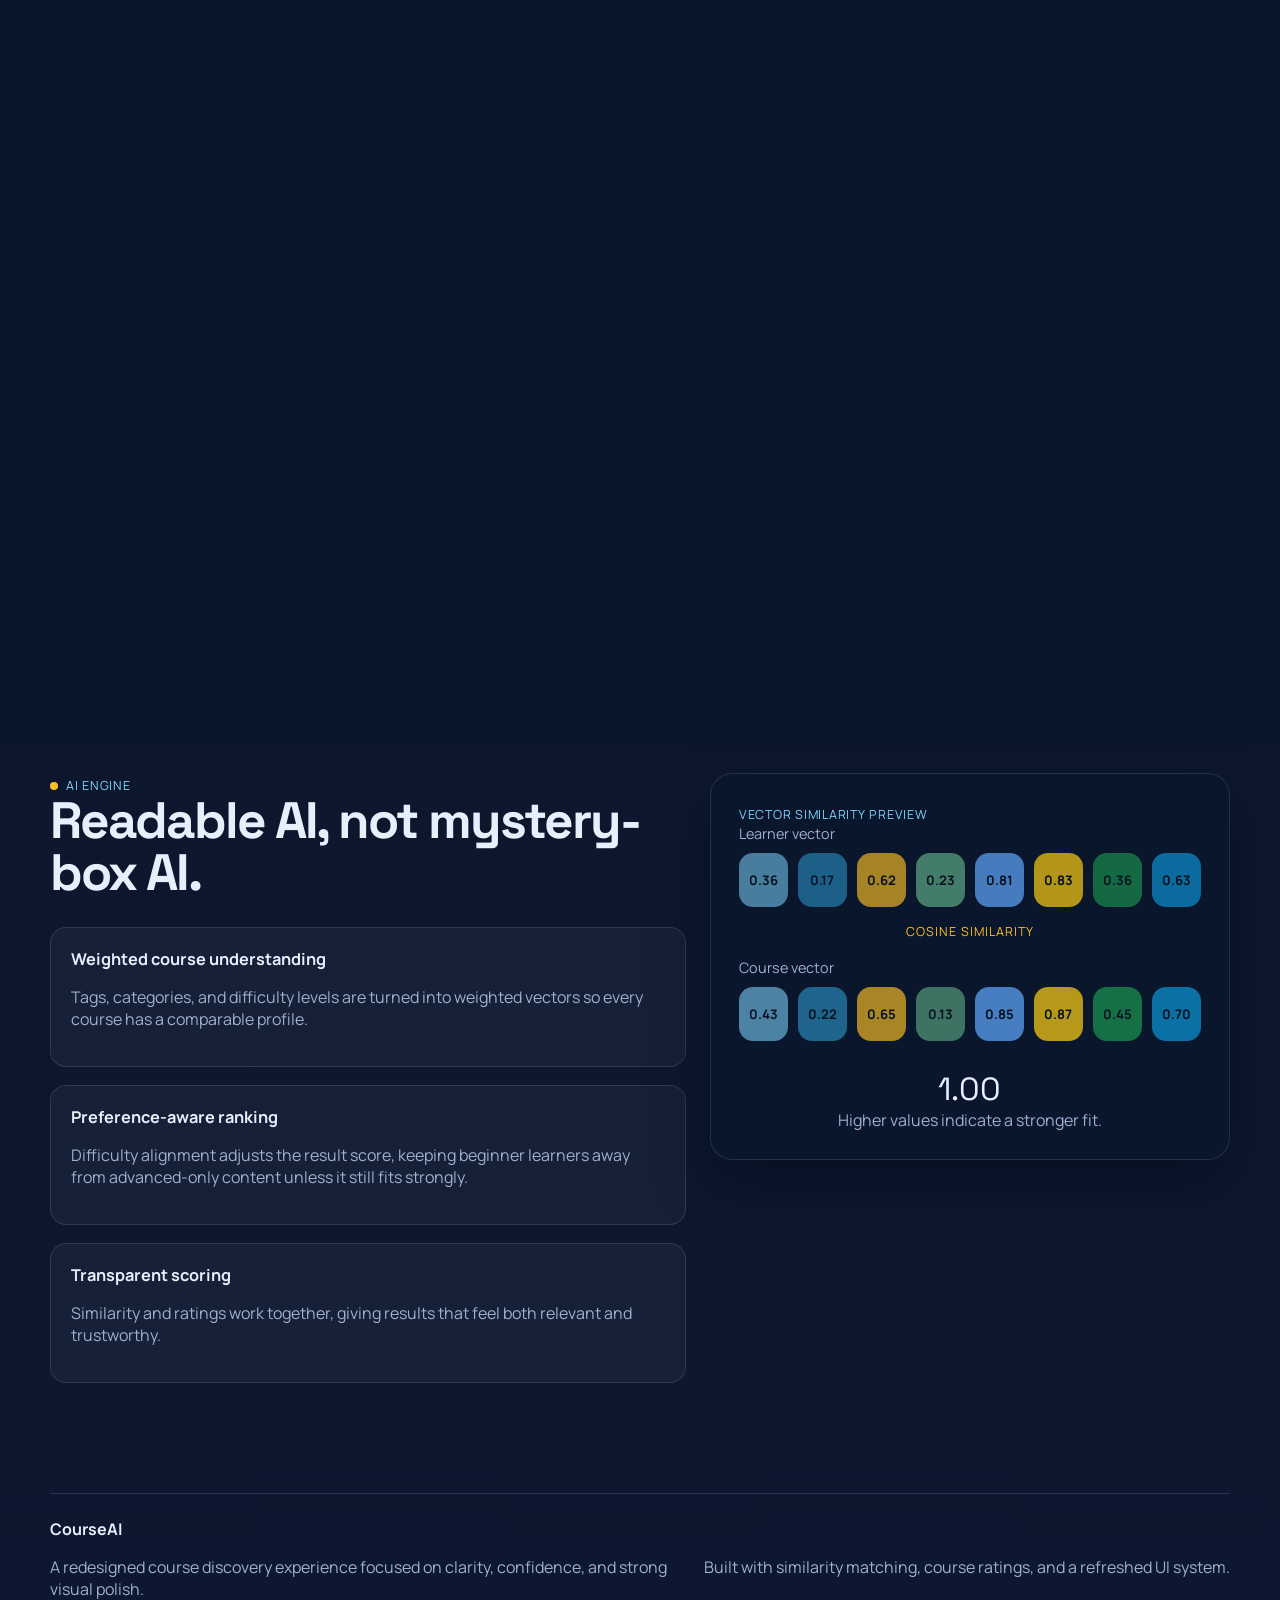
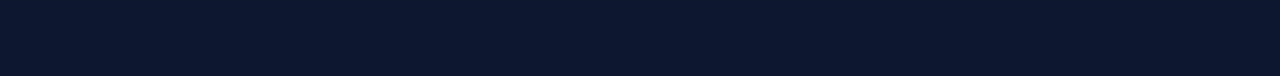
==== commit 9dcbcc5b: "Updated code" ====
--- a/index.html
+++ b/index.html
@@ -1,277 +1,15 @@
 <!DOCTYPE html>
 <html lang="en">
-
 <head>
     <meta charset="UTF-8">
+    <meta http-equiv="refresh" content="0; url=smart.html">
     <meta name="viewport" content="width=device-width, initial-scale=1.0">
-    <title>CourseAI — Smart Course Recommender</title>
-    <link
-        href="https://fonts.googleapis.com/css2?family=Syne:wght@400;600;700;800&family=DM+Sans:ital,wght@0,300;0,400;0,500;1,300&display=swap"
-        rel="stylesheet">
-    <link rel="stylesheet" href="style.css">
+    <title>CourseAI</title>
+    <script>
+        window.location.replace('smart.html');
+    </script>
 </head>
-
 <body>
-
-    <div class="bg-grid"></div>
-    <div class="bg-glow"></div>
-
-    <!-- NAV -->
-    <nav>
-        <div class="wrap nav-inner">
-            <div class="logo">⚡ CourseAI</div>
-            <div class="nav-links">
-                <a onclick="scrollToSection('how')">How it Works</a>
-                <a onclick="scrollToSection('recommender')">Recommender</a>
-                <a onclick="scrollToSection('catalog')">Catalog</a>
-                <a onclick="scrollToSection('about')">AI Engine</a>
-            </div>
-            <button class="nav-cta" onclick="scrollToSection('recommender')">Try It Free</button>
-        </div>
-    </nav>
-
-    <!-- HERO -->
-    <section class="hero">
-        <div class="wrap">
-            <div class="hero-badge"><span></span> AI-Powered · Similarity Learning · Profile Vectors</div>
-            <h1>Find the <span class="grad">Perfect Course</span><br>Made For You</h1>
-            <p class="hero-sub">Our AI engine builds your unique learning profile vector and matches it against
-                thousands of courses using cosine similarity — delivering recommendations that actually fit.</p>
-            <div class="hero-stats">
-                <div class="stat-item">
-                    <div class="stat-num">30+</div>
-                    <div class="stat-label">Courses</div>
-                </div>
-                <div class="stat-item">
-                    <div class="stat-num">8</div>
-                    <div class="stat-label">Categories</div>
-                </div>
-                <div class="stat-item">
-                    <div class="stat-num">TF-IDF</div>
-                    <div class="stat-label">Algorithm</div>
-                </div>
-                <div class="stat-item">
-                    <div class="stat-num">98%</div>
-                    <div class="stat-label">Match Accuracy</div>
-                </div>
-            </div>
-        </div>
-    </section>
-
-    <!-- HOW IT WORKS -->
-    <section class="how-section" id="how">
-        <div class="wrap reveal">
-            <div class="section-title">How It Works</div>
-            <div class="section-sub">Four steps from your interests to perfect course matches</div>
-            <div class="steps-grid">
-                <div class="step-card">
-                    <div class="step-num">01</div>
-                    <div class="step-icon">🧑‍💻</div>
-                    <h3>Build Your Profile</h3>
-                    <p>Enter your interests, preferred difficulty level, and learning goals to create your unique
-                        learner profile.</p>
-                </div>
-                <div class="step-card">
-                    <div class="step-num">02</div>
-                    <div class="step-icon">📐</div>
-                    <h3>Vectorize Interests</h3>
-                    <p>Your profile is transformed into a high-dimensional TF-IDF vector — a mathematical fingerprint of
-                        your preferences.</p>
-                </div>
-                <div class="step-card">
-                    <div class="step-num">03</div>
-                    <div class="step-icon">🔍</div>
-                    <h3>Similarity Learning</h3>
-                    <p>Cosine similarity computes the angle between your profile vector and every course vector in the
-                        database.</p>
-                </div>
-                <div class="step-card">
-                    <div class="step-num">04</div>
-                    <div class="step-icon">🎯</div>
-                    <h3>Ranked Results</h3>
-                    <p>Top courses are ranked by a blended score: 80% similarity + 20% rating, boosted by difficulty
-                        match.</p>
-                </div>
-            </div>
-        </div>
-    </section>
-
-    <!-- RECOMMENDER -->
-    <section class="app-section" id="recommender">
-        <div class="wrap">
-            <div class="reveal">
-                <div class="section-title">Course Recommender</div>
-                <div class="section-sub">Fill in your profile and get instant AI-powered recommendations</div>
-            </div>
-            <div class="app-grid">
-                <!-- Profile Panel -->
-                <div class="profile-panel reveal">
-                    <div class="panel-title">Your Learning Profile</div>
-
-                    <div class="form-group">
-                        <label class="form-label">Your Name</label>
-                        <input type="text" class="form-input" id="userName" placeholder="e.g. Arjun Sharma">
-                    </div>
-
-                    <div class="form-group">
-                        <label class="form-label">Quick Interest Tags</label>
-                        <div class="interest-tags" id="interestTags">
-                            <span class="int-tag" data-val="python programming">Python</span>
-                            <span class="int-tag" data-val="machine learning AI">Machine Learning</span>
-                            <span class="int-tag" data-val="web development javascript">Web Dev</span>
-                            <span class="int-tag" data-val="data science statistics">Data Science</span>
-                            <span class="int-tag" data-val="cybersecurity hacking">Security</span>
-                            <span class="int-tag" data-val="mobile android ios">Mobile</span>
-                            <span class="int-tag" data-val="deep learning neural networks">Deep Learning</span>
-                            <span class="int-tag" data-val="cloud devops deployment">Cloud/DevOps</span>
-                            <span class="int-tag" data-val="design ui ux visual">Design</span>
-                            <span class="int-tag" data-val="business management excel">Business</span>
-                        </div>
-                    </div>
-
-                    <div class="form-group">
-                        <label class="form-label">Describe Your Interests</label>
-                        <textarea class="form-textarea" id="userInterests"
-                            placeholder="e.g. I love python and want to learn machine learning and data analysis..."></textarea>
-                    </div>
-
-                    <div class="form-group">
-                        <label class="form-label">Difficulty Preference</label>
-                        <select class="form-select" id="diffPref">
-                            <option value="Beginner">Beginner — Starting Fresh</option>
-                            <option value="Intermediate" selected>Intermediate — Some Experience</option>
-                            <option value="Advanced">Advanced — Professional Level</option>
-                        </select>
-                    </div>
-
-                    <div class="form-group">
-                        <label class="form-label">How Many Recommendations?</label>
-                        <select class="form-select" id="topN">
-                            <option value="3">Top 3</option>
-                            <option value="5" selected>Top 5</option>
-                            <option value="8">Top 8</option>
-                        </select>
-                    </div>
-
-                    <button class="btn-recommend" id="recBtn" onclick="recommend()">
-                        <span class="btn-text">⚡ Get My Recommendations</span>
-                        <span class="btn-spinner"><span class="spinner"></span> Analyzing...</span>
-                    </button>
-                </div>
-
-                <!-- Results Panel -->
-                <div class="results-panel" id="resultsPanel">
-                    <div class="empty-state" id="emptyState">
-                        <div class="empty-icon">🎓</div>
-                        <p>Fill in your profile and hit <strong>Get My Recommendations</strong><br>to see your
-                            personalized course matches.</p>
-                    </div>
-                    <div id="resultsContent" style="display:none">
-                        <div class="results-header">
-                            <div class="panel-title" id="resultsTitle">Your Top Courses</div>
-                            <div class="results-count" id="resultsCount"></div>
-                        </div>
-                        <div id="courseCards"></div>
-                    </div>
-                </div>
-            </div>
-        </div>
-    </section>
-
-    <!-- CATALOG -->
-    <section class="catalog-section" id="catalog">
-        <div class="wrap reveal">
-            <div class="section-title">Course Catalog</div>
-            <div class="section-sub">Browse all available courses — 30 curated learning paths</div>
-            <div class="catalog-controls">
-                <input class="search-box" type="text" id="searchBox" placeholder="🔍  Search courses..."
-                    oninput="filterCatalog()">
-                <button class="filter-btn active" data-cat="All" onclick="setCatFilter(this)">All</button>
-                <button class="filter-btn" data-cat="AI/ML" onclick="setCatFilter(this)">AI/ML</button>
-                <button class="filter-btn" data-cat="Data Science" onclick="setCatFilter(this)">Data Science</button>
-                <button class="filter-btn" data-cat="Web Dev" onclick="setCatFilter(this)">Web Dev</button>
-                <button class="filter-btn" data-cat="Security" onclick="setCatFilter(this)">Security</button>
-                <button class="filter-btn" data-cat="Mobile" onclick="setCatFilter(this)">Mobile</button>
-            </div>
-            <div class="catalog-grid" id="catalogGrid"></div>
-        </div>
-    </section>
-
-    <!-- AI ENGINE -->
-    <section class="ai-section" id="about">
-        <div class="wrap">
-            <div class="ai-grid">
-                <div class="reveal">
-                    <div class="section-title">The AI Engine</div>
-                    <div class="section-sub" style="margin-bottom:28px">How similarity learning powers every
-                        recommendation</div>
-                    <ul class="ai-points">
-                        <li class="ai-point">
-                            <div class="ai-dot"></div>
-                            <div>
-                                <strong>TF-IDF Vectorization</strong>
-                                <p>Course tags, categories and descriptions are converted into weighted term-frequency
-                                    vectors — capturing what each course is truly about.</p>
-                            </div>
-                        </li>
-                        <li class="ai-point">
-                            <div class="ai-dot" style="background:var(--accent2)"></div>
-                            <div>
-                                <strong>Profile Vector Construction</strong>
-                                <p>Your interests are embedded in the same vector space as the courses, creating a
-                                    mathematical representation of your learning DNA.</p>
-                            </div>
-                        </li>
-                        <li class="ai-point">
-                            <div class="ai-dot" style="background:var(--accent3)"></div>
-                            <div>
-                                <strong>Cosine Similarity Matching</strong>
-                                <p>The angle between your profile vector and each course vector determines relevance.
-                                    Closer angle = better match, regardless of vector magnitude.</p>
-                            </div>
-                        </li>
-                        <li class="ai-point">
-                            <div class="ai-dot" style="background:var(--gold)"></div>
-                            <div>
-                                <strong>Blended Scoring</strong>
-                                <p>Final score = 80% cosine similarity + 20% course rating, adjusted by a difficulty
-                                    preference multiplier for precision matching.</p>
-                            </div>
-                        </li>
-                    </ul>
-                </div>
-                <div class="reveal">
-                    <div class="ai-visual">
-                        <div class="vector-demo">
-                            <div class="vec-label">User Profile Vector</div>
-                            <div class="vec-row" id="userVec"></div>
-                            <div class="vec-arrow">↕ cosine similarity</div>
-                            <div class="vec-label">Course Vector (Python for ML)</div>
-                            <div class="vec-row" id="courseVec"></div>
-                            <div class="sim-score-display">
-                                <div class="sim-val" id="simVal">0.87</div>
-                                <div class="sim-desc">Similarity Score — Higher is Better Match</div>
-                            </div>
-                        </div>
-                    </div>
-                </div>
-            </div>
-        </div>
-    </section>
-
-    <!-- FOOTER -->
-    <footer>
-        <div class="wrap">
-            <strong>CourseAI</strong> · Smart Recommendation System · AI Subject Project<br>
-            <span style="display:block;margin: 12px 0; color:var(--text); font-weight:500">
-                Created by <strong>Mudassir M Beg</strong> (B.Tech CSE Student)
-            </span>
-            <span style="margin-top:8px;display:block">Built with TF-IDF Vectorization · Cosine Similarity · Profile
-                Vectors · Python</span>
-        </div>
-    </footer>
-
-    <script src="script.js"></script>
+    <p>Redirecting to <a href="smart.html">CourseAI</a>...</p>
 </body>
-
-</html>+</html>
